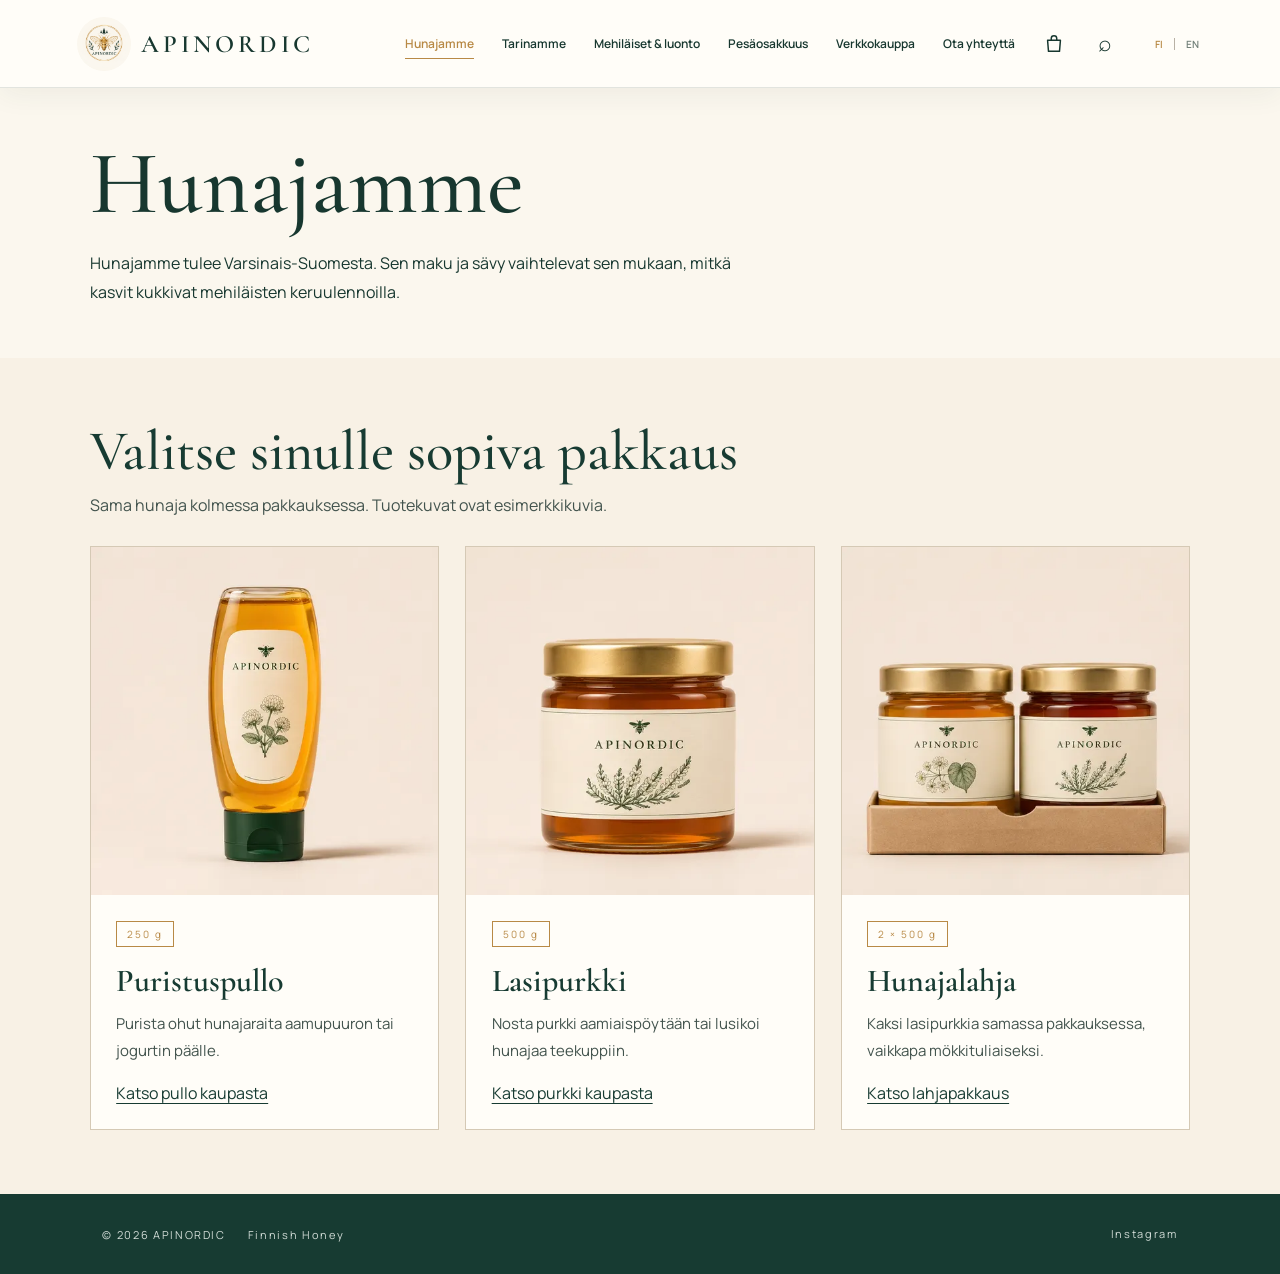
==== hunajamme.html @ 6bf35b86 "Separate catalog, basket and order request into dedicated pages" ====
<!doctype html>
<html lang="fi">
<head>
<meta charset="UTF-8">
<meta name="viewport" content="width=device-width,initial-scale=1">
<meta name="description" content="APINORDIC-hunaja Varsinais-Suomesta: 250 g:n puristuspullo, 500 g:n lasipurkki ja kahden purkin lahjapakkaus.">
<title>Hunajamme | APINORDIC</title>
<link rel="icon" href="assets/apinordic-logo-new.png">
<link rel="preconnect" href="https://fonts.googleapis.com">
<link rel="preconnect" href="https://fonts.gstatic.com" crossorigin>
<link href="https://fonts.googleapis.com/css2?family=Cormorant+Garamond:wght@500;600&family=Manrope:wght@400;500;600&display=swap" rel="stylesheet">
<link rel="stylesheet" href="styles.css">
</head>
<body>
<header class="nav">
<a class="brand" href="index.html"><span class="brand-logo"><img src="assets/apinordic-logo-new.png" alt="APINORDIC logo"></span><span>APINORDIC</span></a>
<a class="cart-link cart-mobile" href="ostoskori.html" aria-label="Ostoskori / Basket" title="Ostoskori / Basket"><svg viewBox="0 0 24 24" aria-hidden="true" stroke-linecap="round" stroke-linejoin="round"><path d="M5 8h14l-1 12H6L5 8z"/><path d="M9 8V6a3 3 0 0 1 6 0v2"/></svg><span class="cart-count" hidden>0</span></a>
<button class="menu" aria-label="Avaa valikko" aria-expanded="false">☰</button>
<nav>
<a href="hunajamme.html" data-fi="Hunajamme" data-en="Our Honey">Hunajamme</a>
<a href="tarinamme.html" data-fi="Tarinamme" data-en="Our Story">Tarinamme</a>
<a href="mehilaiset-luonto.html" data-fi="Mehiläiset &amp; luonto" data-en="Bees &amp; Nature">Mehiläiset &amp; luonto</a>
<a href="pesaosakkuus.html" data-fi="Pesäosakkuus" data-en="Hive Partnership">Pesäosakkuus</a>
<a href="verkkokauppa.html" data-fi="Verkkokauppa" data-en="Shop">Verkkokauppa</a>
<a href="yhteystiedot.html" data-fi="Ota yhteyttä" data-en="Contact">Ota yhteyttä</a>
<a class="cart-link cart-desktop" href="ostoskori.html" aria-label="Ostoskori / Basket" title="Ostoskori / Basket"><svg viewBox="0 0 24 24" aria-hidden="true" stroke-linecap="round" stroke-linejoin="round"><path d="M5 8h14l-1 12H6L5 8z"/><path d="M9 8V6a3 3 0 0 1 6 0v2"/></svg><span class="cart-count" hidden>0</span></a>
<button class="search-toggle" aria-label="Haku" title="Haku">⌕</button>
<span class="lang"><button class="active" data-lang="fi">FI</button><i></i><button data-lang="en">EN</button></span>
</nav>
<div class="search-panel"><div><input id="site-search" type="search" placeholder="Hae sivulta…" data-placeholder-fi="Hae sivulta…" data-placeholder-en="Search this page…"><button class="search-close" aria-label="Sulje">×</button><p id="search-status"></p></div></div>
</header>
<main class="subpage honey-guide">
<section class="honey-intro">
  <h1 data-fi="Hunajamme" data-en="Our honey">Hunajamme</h1>
    <p data-fi="Hunajamme tulee Varsinais-Suomesta. Sen maku ja sävy vaihtelevat sen mukaan, mitkä kasvit kukkivat mehiläisten keruulennoilla." data-en="Our honey comes from Southwest Finland. Its flavour and colour vary with the flowers our bees visit.">Hunajamme tulee Varsinais-Suomesta. Sen maku ja sävy vaihtelevat sen mukaan, mitkä kasvit kukkivat mehiläisten keruulennoilla.</p>
</section>
<section class="products" id="pakkaukset">
  <h2 data-fi="Valitse sinulle sopiva pakkaus" data-en="Choose your honey pack">Valitse sinulle sopiva pakkaus</h2>
  <p data-fi="Sama hunaja kolmessa pakkauksessa. Tuotekuvat ovat esimerkkikuvia." data-en="The same honey in three pack options. Product images are illustrative.">Sama hunaja kolmessa pakkauksessa. Tuotekuvat ovat esimerkkikuvia.</p>
  <div class="product-grid">
<article class="product">
  <figure><img src="assets/honey-bottle.webp" width="520" height="520" alt="" loading="lazy"></figure>
  <div><span class="product-size">250 g</span>
    <h3 data-fi="Puristuspullo" data-en="Squeeze bottle">Puristuspullo</h3>
    <p data-fi="Purista ohut hunajaraita aamupuuron tai jogurtin päälle." data-en="Drizzle a little honey over your morning porridge or yoghurt.">Purista ohut hunajaraita aamupuuron tai jogurtin päälle.</p>
    <a href="verkkokauppa.html#hunaja-250" data-fi="Katso pullo kaupasta" data-en="View bottle in shop">Katso pullo kaupasta</a>
  </div>
</article>
<article class="product">
  <figure><img src="assets/honey-jar.webp" width="520" height="520" alt="" loading="lazy"></figure>
  <div><span class="product-size">500 g</span>
    <h3 data-fi="Lasipurkki" data-en="Glass jar">Lasipurkki</h3>
    <p data-fi="Nosta purkki aamiaispöytään tai lusikoi hunajaa teekuppiin." data-en="Bring the jar to the breakfast table or stir a spoonful into your tea.">Nosta purkki aamiaispöytään tai lusikoi hunajaa teekuppiin.</p>
    <a href="verkkokauppa.html#hunaja-500" data-fi="Katso purkki kaupasta" data-en="View jar in shop">Katso purkki kaupasta</a>
  </div>
</article>
<article class="product">
  <figure><img src="assets/honey-duo.webp" width="520" height="520" alt="" loading="lazy"></figure>
  <div><span class="product-size">2 × 500 g</span>
    <h3 data-fi="Hunajalahja" data-en="Honey gift set">Hunajalahja</h3>
    <p data-fi="Kaksi lasipurkkia samassa pakkauksessa, vaikkapa mökkituliaiseksi." data-en="Two glass jars in one pack, ready to bring as a gift for your host.">Kaksi lasipurkkia samassa pakkauksessa, vaikkapa mökkituliaiseksi.</p>
    <a href="verkkokauppa.html#hunaja-duo" data-fi="Katso lahjapakkaus" data-en="View gift set in shop">Katso lahjapakkaus</a>
  </div>
</article>
  </div>
</section>
</main>
<footer>
<div><span>© 2026 APINORDIC</span><span>Finnish Honey</span></div>
<div class="social-links"><a href="https://www.instagram.com/apinordic/" target="_blank" rel="noopener noreferrer" aria-label="APINORDIC Instagram">Instagram</a></div>
</footer>
<script src="script.js"></script>
</body>
</html>
---- styles.css ----
/* APINORDIC – consolidated stylesheet (light Nordic theme) */
:root{--green:#234b40;--green2:#173b32;--cream:#fbf7ee;--gold:#b88945;--ink:#17372f;--white:#fffdf8;--sand:#efe5d2}
*{box-sizing:border-box}
img{max-width:100%;height:auto}
html{scroll-behavior:smooth;scroll-padding-top:100px}
body{margin:0;background:var(--cream);color:var(--ink);font-family:Manrope,sans-serif}

/* ---------- Header / navigation ---------- */
.nav{height:88px;padding:0 6vw;display:flex;align-items:center;justify-content:space-between;position:sticky;top:0;z-index:20;width:100%;color:var(--ink);background:rgba(255,253,248,.97);backdrop-filter:blur(12px);border-bottom:1px solid rgba(23,53,45,.12);box-shadow:0 7px 26px rgba(32,62,53,.06)}
.brand{display:flex;align-items:center;gap:10px;font:600 25px "Cormorant Garamond",serif;letter-spacing:.16em;color:inherit;text-decoration:none}
.brand-logo{width:54px;height:54px;border-radius:50%;overflow:hidden;display:grid;place-items:center;background:var(--cream)}
.brand img{width:100%;height:100%;object-fit:contain;transform:scale(.88)}
.nav nav{display:flex;align-items:center;gap:28px}
.nav nav>a{color:inherit;text-decoration:none;font-size:12px;font-weight:600;position:relative}
.nav nav>a:after{content:"";position:absolute;left:0;right:100%;bottom:-7px;height:1px;background:var(--gold);transition:.25s}
.nav nav>a:hover:after,.nav nav>a.active:after{right:0}
.nav nav>a.active{color:var(--gold)}
.lang{display:flex;gap:7px;align-items:center;margin-left:6px}
.lang button{border:0;background:none;padding:4px;color:#728079;font:600 10px Manrope;cursor:pointer}
.lang button.active{color:var(--gold)}
.lang i{width:1px;height:12px;background:#b8b1a5}
.menu{display:none;background:none;border:0;color:inherit;font-size:25px;cursor:pointer}
.search-toggle{border:0;background:none;color:var(--ink);font-size:23px;line-height:1;cursor:pointer;padding:5px}
.search-panel{display:none;position:absolute;top:88px;left:0;right:0;background:var(--white);border-top:1px solid rgba(23,53,45,.1);box-shadow:0 12px 25px rgba(0,0,0,.08);padding:22px 6vw}
.search-panel.open{display:block}
.search-panel>div{max-width:780px;margin:auto;display:grid;grid-template-columns:1fr auto;gap:10px}
.search-panel input{width:100%;border:0;border-bottom:1px solid #9c927f;background:transparent;padding:12px 2px;font:16px Manrope;color:var(--ink);outline:none}
.search-close{border:0;background:none;font-size:25px;color:var(--ink);cursor:pointer}
.search-panel p{grid-column:1/-1;margin:2px 0 0;font-size:11px;color:#7d776c}
.nav nav>a:focus-visible,.button:focus-visible,.lang button:focus-visible,.menu:focus-visible,.search-toggle:focus-visible{outline:2px solid var(--gold);outline-offset:3px}

/* ---------- Shared typography ---------- */
.eyebrow{font-size:10px;letter-spacing:.24em;font-weight:600;margin-bottom:24px}
.gold{color:#e6c88f}
.button{display:inline-block;padding:15px 22px;border:1px solid var(--green);background:var(--green);color:var(--white);text-decoration:none;font-size:12px;letter-spacing:.06em;transition:.2s}
.button:hover{background:var(--green2);transform:translateY(-1px)}
.coming{display:inline-block;margin-top:18px;border:1px solid rgba(230,200,143,.7);padding:11px 15px;color:#e6c88f;font-size:10px;letter-spacing:.16em;text-transform:uppercase}

/* ---------- Home: hero ---------- */
.hero{position:relative;min-height:94vh;padding:50px 8vw 78px;display:grid;grid-template-columns:1.15fr .85fr;align-items:center;overflow:hidden;color:var(--ink);background:radial-gradient(circle at 82% 38%,rgba(210,177,117,.28),transparent 26%),linear-gradient(120deg,#fbf6eb 0%,#f3ead9 55%,#e8dcc5 100%)}
.hero:after{content:"";position:absolute;inset:0;background:linear-gradient(90deg,rgba(255,253,248,.32),transparent 55%);pointer-events:none}
.hero-glow{display:none}
.hero-copy,.hero-mark{position:relative;z-index:2}
.hero-copy{max-width:720px}
.hero .eyebrow{color:#7b6b51}
.hero h1,.section h2,.story h2,.contact h2{font-family:"Cormorant Garamond",serif;font-weight:500;line-height:.98;margin:0}
.hero h1{font-size:clamp(56px,7vw,96px);color:var(--ink)}
.hero h1 em{color:#a97835;font-weight:500}
.lead{max-width:570px;font-size:15px;line-height:1.8;margin:32px 0;color:#405c53}
.hero-mark{display:flex;flex-direction:column;align-items:center;text-align:center}
.honey-orb{width:min(29vw,340px);aspect-ratio:1;border-radius:50%;display:grid;place-items:center;background:rgba(255,253,248,.6);border:1px solid rgba(184,137,69,.42);box-shadow:0 30px 80px rgba(84,64,31,.13),inset 0 0 0 12px rgba(255,255,255,.28)}
.hero-mark img{width:82%;height:82%;object-fit:contain;border-radius:50%;mix-blend-mode:multiply;opacity:.96}
.hero-mark p{font-size:9px;letter-spacing:.28em;color:#98713b;margin-top:22px}

/* ---------- Home: sections ---------- */
.section{padding:110px 8vw;background:var(--cream)}
.split{display:grid;grid-template-columns:1fr 1fr;gap:8vw}
.section h2,.contact h2{font-size:clamp(42px,5vw,68px)}
.body-copy{font-size:15px;line-height:1.9;max-width:570px}
.story{background:var(--green);color:var(--white);padding:125px 8vw 125px}
.story-inner{max-width:820px}
.story h2{font-size:clamp(48px,6vw,80px);margin-bottom:30px}
.story-inner>p:not(.eyebrow){font:500 clamp(20px,2.2vw,29px)/1.6 "Cormorant Garamond",serif;max-width:750px;margin:0}
.story .button{margin-top:28px;background:transparent;border-color:#e1bd7c}
.story .button:hover{background:rgba(255,253,248,.1)}
.cards{display:grid;grid-template-columns:repeat(3,1fr);gap:1px;padding-top:85px}
.cards article{border-top:1px solid #cbbfa9;padding:40px 30px 30px 0}
.cards span{color:var(--gold);font-size:11px}
.cards h3{font:600 32px "Cormorant Garamond",serif}
.cards p{line-height:1.7}
.partnership{background:var(--green2);color:var(--white);padding:110px 8vw}
.partnership>div{max-width:820px}
.partnership h2{font:500 clamp(48px,6vw,80px)/1 "Cormorant Garamond",serif;margin:0 0 28px}
.partnership p:not(.eyebrow){font-size:16px;line-height:1.9;max-width:680px}
.home-links{padding:70px 8vw;background:#f8f1e5;display:grid;grid-template-columns:repeat(3,1fr);gap:18px}
.home-links a{min-height:170px;border:1px solid #d5c9b5;background:rgba(255,253,248,.55);padding:28px;color:var(--ink);text-decoration:none;display:grid;grid-template-columns:1fr auto;align-content:space-between;transition:.2s}
.home-links a:hover{transform:translateY(-3px);border-color:var(--gold)}
.home-links small{grid-column:1/-1;font-size:9px;letter-spacing:.18em;color:#88785f}
.home-links strong{font:500 31px "Cormorant Garamond",serif}
.home-links span{font-size:25px;color:var(--gold)}
.quote{text-align:center;padding:90px 20px;background:#f1e7d5}
.quote p{font:500 clamp(45px,7vw,88px) "Cormorant Garamond",serif;margin:0}
.quote span{font-size:10px;letter-spacing:.25em}
.contact{padding:100px 8vw;display:grid;grid-template-columns:1fr 1fr;background:#fffaf1}
.contact a{color:var(--ink);font-size:20px}
.contact a.social,.social{color:var(--gold);font-size:18px;text-decoration:none}

/* ---------- Sub-pages ---------- */
.subpage{padding-top:0;min-height:calc(100vh - 80px)}
.page-hero{min-height:calc(76vh - 78px);padding:100px 12vw;display:flex;flex-direction:column;justify-content:center}
.page-hero h1{font:500 clamp(52px,7vw,92px)/1 "Cormorant Garamond",serif;max-width:900px;margin:0 0 32px}
.page-hero>p:not(.eyebrow){font-size:17px;line-height:1.9;max-width:720px}
.green-page{background:linear-gradient(120deg,#416c5f,#285247);color:var(--white)}
.shop-page{background:linear-gradient(125deg,#244b40,#37685b);color:var(--white)}
.contact-lines{margin:0 0 18px}
.contact-mail{font-size:22px;color:var(--ink)}
.page-hero .contact-mail,.page-hero .contact-ig{display:block;width:fit-content;font-size:22px;color:var(--ink);margin-bottom:10px;text-decoration:none;border-bottom:1px solid var(--gold)}
.page-hero .contact-ig{font-size:18px;color:var(--gold);border-color:transparent}
.page-hero .contact-ig:hover{border-color:var(--gold)}

/* ---------- Our story page ---------- */
.story-page{background:var(--cream)}
.story-intro{background:linear-gradient(135deg,#fbf7ee 0%,#f2e8d6 100%)}
.story-copy{max-width:980px;margin:0 auto;padding:120px max(7vw,32px) 105px;display:flex;flex-direction:column;align-items:center;text-align:center}
.story-copy h1{font-family:"Cormorant Garamond",serif;font-size:clamp(48px,5.3vw,78px);line-height:.98;color:var(--green2);font-weight:500;margin:18px 0 30px;max-width:850px}
.story-copy>p:not(.eyebrow){font-size:16px;line-height:1.9;max-width:760px;margin:0 0 18px;color:#42534d}
.story-copy .eyebrow:after{content:"";display:block;width:54px;height:1px;background:var(--gold);margin:18px auto 0}
.story-text{padding:90px max(7vw,32px) 110px;display:grid;grid-template-columns:minmax(0,1fr) minmax(300px,.75fr);gap:9vw;align-items:center;max-width:1450px;margin:auto}
.story-text>div{max-width:720px}
.story-text p{font-size:17px;line-height:1.95;color:#42534d;margin:0 0 20px}
.story-text blockquote{font-family:"Cormorant Garamond",serif;font-size:clamp(34px,4vw,56px);line-height:1.08;color:var(--green);margin:0;padding-left:32px;border-left:1px solid var(--gold)}

/* ---------- Footer ---------- */
footer{padding:32px 8vw;background:var(--green2);color:#d2dcd7;display:flex;justify-content:space-between;align-items:center;font-size:11px;letter-spacing:.15em}
footer>div{display:flex;gap:22px}
.social-links a{color:#d2dcd7;text-decoration:none;border-bottom:1px solid transparent}
.social-links a:hover{color:#e6c88f;border-color:#e6c88f}

/* ---------- Mobile ---------- */
@media(max-width:900px){
  html{scroll-padding-top:84px}
  .nav{height:72px}
  .brand-logo{width:44px;height:44px}
  .brand img{transform:none}
  .menu{display:block}
  .nav nav{display:none;position:absolute;top:72px;left:0;right:0;background:var(--cream);color:var(--ink);padding:28px 6vw;flex-direction:column;align-items:flex-start;box-shadow:0 12px 20px rgba(0,0,0,.08)}
  .nav nav.open{display:flex}
  .search-toggle{padding:0}
  .search-panel{top:72px}
  .hero{grid-template-columns:1fr;padding-top:40px;min-height:100vh;background:linear-gradient(145deg,#fbf6eb,#eee1ca)}
  .hero h1{font-size:52px}
  .hero-mark{margin-top:60px}
  .honey-orb{width:220px}
  .split,.cards,.contact{grid-template-columns:1fr}
  .section{padding:75px 7vw}
  .story{padding:90px 7vw}
  .cards{gap:35px}
  .contact{gap:45px}
  .partnership{padding:80px 7vw}
  .home-links{grid-template-columns:1fr;padding:55px 7vw}
  .home-links a{min-height:140px}
  .page-hero{padding:80px 7vw}
  footer{align-items:flex-start;gap:25px;flex-direction:column}
  footer>div{flex-wrap:wrap}
  .story-copy{padding:80px 26px 70px}
  .story-text{grid-template-columns:1fr;padding:60px 26px 80px;gap:45px}
  .story-text blockquote{padding-left:22px}
}

/* ---------- Recognition (certificate) on Our story page ---------- */
.recognition{background:#f2e8d6;padding:100px max(7vw,32px);display:grid;grid-template-columns:minmax(260px,.7fr) minmax(0,1fr);gap:7vw;align-items:center}
.recognition-photo{margin:0;justify-self:center;max-width:430px;width:100%}
.recognition-photo img{display:block;width:100%;height:auto;box-shadow:0 24px 60px rgba(60,45,20,.22);border:1px solid rgba(184,137,69,.4)}
.recognition-copy{max-width:640px}
.recognition-copy h2{font:500 clamp(36px,4.4vw,60px)/1.05 "Cormorant Garamond",serif;color:var(--green2);margin:0 0 26px}
.recognition-copy p:not(.eyebrow){font-size:17px;line-height:1.9;color:#42534d;margin:0 0 18px}
@media(max-width:850px){.recognition{grid-template-columns:1fr;padding:70px 26px;gap:40px}}

/* ---------- Products on Our honey page ---------- */
.products{background:#f8f1e5;padding:100px 8vw 110px}
.products h2{font:500 clamp(36px,4.4vw,60px)/1.05 "Cormorant Garamond",serif;color:var(--green2);margin:0 0 50px;max-width:760px}
.product-grid{display:grid;grid-template-columns:repeat(2,minmax(0,1fr));gap:36px;max-width:1100px}
.product{background:var(--white);border:1px solid #d5c9b5;display:flex;flex-direction:column}
.product figure{margin:0;aspect-ratio:4/5;overflow:hidden;background:#efe5d2}
.product img{display:block;width:100%;height:100%;object-fit:cover}
.product>div{padding:26px 28px 32px}
.product-size{display:inline-block;font-size:10px;letter-spacing:.2em;color:var(--gold);border:1px solid var(--gold);padding:5px 10px;margin-bottom:14px}
.product h3{font:600 32px "Cormorant Garamond",serif;margin:0 0 10px;color:var(--green2)}
.product p{margin:0;line-height:1.8;font-size:15px;color:#42534d}
@media(max-width:850px){.products{padding:70px 7vw 80px}.product-grid{grid-template-columns:1fr}}

/* ---------- Online shop (sample) ---------- */
.shop-top{padding:90px max(7vw,32px) 50px;max-width:1300px;margin:0 auto}
.shop-top h1{font:500 clamp(46px,6vw,78px)/1 "Cormorant Garamond",serif;color:var(--green2);margin:0 0 22px}
.shop-top>p:not(.eyebrow){font-size:17px;line-height:1.9;max-width:720px;color:#42534d;margin:0}
.shop-layout{display:grid;grid-template-columns:minmax(0,1fr);gap:40px;align-items:start;max-width:1300px;margin:0 auto;padding:0 max(7vw,32px) 80px}
.shop-products{display:grid;grid-template-columns:repeat(3,minmax(0,1fr));gap:28px}
.shop-card .price{margin:16px 0 14px;font-size:15px}
.shop-card .price strong{font:600 28px "Cormorant Garamond",serif;color:var(--green2)}
.buy-row{display:flex;gap:12px;align-items:center;flex-wrap:wrap}
.qty{display:inline-flex;border:1px solid #cbbfa9;background:var(--white)}
.qty button{width:36px;border:0;background:none;font-size:18px;color:var(--ink);cursor:pointer}
.qty button:hover{background:#f1e7d5}
.qty input{width:44px;border:0;border-left:1px solid #e3d9c6;border-right:1px solid #e3d9c6;text-align:center;font:600 14px Manrope;color:var(--ink);background:transparent;-moz-appearance:textfield}
.qty input::-webkit-outer-spin-button,.qty input::-webkit-inner-spin-button{-webkit-appearance:none;margin:0}
.add-btn{cursor:pointer;font-family:Manrope,sans-serif}
.cart{width:100%;max-width:760px;margin-inline:auto;background:var(--white);border:1px solid #d5c9b5;padding:28px}
.cart h2{font:600 30px "Cormorant Garamond",serif;margin:0 0 16px;color:var(--green2)}
.cart h3{font:600 22px "Cormorant Garamond",serif;margin:26px 0 10px;color:var(--green2)}
.cart-empty{margin:0 0 10px;color:#7d776c;font-size:14px}
.cart-row{display:flex;justify-content:space-between;gap:14px;padding:12px 0;border-bottom:1px solid #eadfcb;font-size:14px;line-height:1.5}
.cart-row strong{display:block;font-weight:600}
.cart-row span{color:#5c6d66}
.cart-right{text-align:right;display:flex;flex-direction:column;align-items:flex-end}
.link-btn{border:0;background:none;padding:0;font:12px Manrope;color:var(--gold);cursor:pointer;text-decoration:underline}
.cart-total{display:flex;justify-content:space-between;align-items:baseline;padding:16px 0 6px;font-size:14px}
.cart-total strong{font:600 28px "Cormorant Garamond",serif;color:var(--green2)}
.cart-note{font-size:12px;line-height:1.6;color:#7d776c;margin:0}
.cart label{display:block;margin:0 0 12px;font-size:12px;font-weight:600;color:#42534d}
.cart label span{display:block;margin-bottom:4px}
.cart input[type=text],.cart input[type=email],.cart input[type=tel],.cart textarea{width:100%;border:1px solid #cbbfa9;background:#fffdf8;padding:10px 12px;font:14px Manrope;color:var(--ink);border-radius:0}
.cart input:focus,.cart textarea:focus{outline:2px solid var(--gold);outline-offset:1px}
.cart .button{width:100%;margin-top:6px;cursor:pointer;font-family:Manrope,sans-serif;text-align:center}
.order-status{font-size:13px;line-height:1.6;color:var(--green);margin:12px 0 0;min-height:1em}
.shop-info{background:#f8f1e5;padding:70px max(7vw,32px);display:grid;grid-template-columns:repeat(3,minmax(0,1fr));gap:36px}
.shop-info h3{font:600 26px "Cormorant Garamond",serif;margin:0 0 10px;color:var(--green2)}
.shop-info p{margin:0;font-size:15px;line-height:1.8;color:#42534d}
.shop-info a{color:var(--green)}
@media(max-width:1000px){.shop-layout{grid-template-columns:1fr}.cart{position:static}}
@media(max-width:820px){.shop-products{grid-template-columns:repeat(2,minmax(0,1fr))}}
@media(max-width:700px){.shop-info{grid-template-columns:1fr}.shop-top{padding-top:60px}}
.shop-card>div{flex:1;display:flex;flex-direction:column}
.shop-card .buy-row{margin-top:auto}
.shop-card .product-size{align-self:flex-start}

/* ---------- Header cart icon + toast ---------- */
.cart-link{position:relative;display:inline-flex;align-items:center;color:inherit;text-decoration:none}
.cart-link svg{width:22px;height:22px;stroke:currentColor;fill:none;stroke-width:1.6}
.cart-count{position:absolute;top:-8px;right:-10px;min-width:17px;height:17px;border-radius:9px;background:var(--gold);color:#fff;font:600 10px/17px Manrope,sans-serif;text-align:center;padding:0 4px}
.cart-count[hidden]{display:none}
.nav nav>a.cart-link:after{display:none}
.cart-mobile{display:none}
.toast{position:fixed;left:50%;bottom:24px;transform:translate(-50%,20px);opacity:0;pointer-events:none;z-index:50;background:var(--green2);color:var(--white);padding:13px 20px;font-size:13px;display:flex;gap:18px;align-items:center;box-shadow:0 12px 30px rgba(0,0,0,.2);transition:.25s}
.toast.show{opacity:1;transform:translate(-50%,0);pointer-events:auto}
.toast a{color:#e6c88f;text-decoration:underline}
@media(max-width:900px){.cart-mobile{display:inline-flex;margin-left:auto;margin-right:18px}.cart-desktop{display:none}}

.catalog-note{grid-column:1/-1;margin:0;color:#53635a;font-size:.875rem}
.shop-card figure{aspect-ratio:1}
.shop-card .buy-row{gap:10px}
.shop-card .qty button{min-height:36px}
@media(max-width:600px){
  .shop-layout{padding-inline:14px}
  .shop-products{gap:14px 10px}
  .shop-card>div{padding:14px 10px}
  .shop-card h3{font-size:23px;overflow-wrap:anywhere}
  .shop-card p{font-size:13px;line-height:1.55}
  .shop-card .price strong{font-size:22px}
  .shop-card .buy-row{align-items:stretch;flex-direction:column}
  .shop-card .qty{justify-content:space-between}
  .shop-card .qty input{width:34px}
  .shop-card .add-btn{padding:12px 4px;letter-spacing:0}
}
@media(max-width:319px){.shop-products{grid-template-columns:1fr}}

/* Our honey */
.honey-intro { padding: clamp(28px, 4vw, 52px) 7vw; }
.honey-intro h1 { font: 500 clamp(48px, 7vw, 94px)/1 "Cormorant Garamond", serif; margin: 0 0 20px; }
.honey-intro p { max-width: 65ch; line-height: 1.8; margin: 0; }
.honey-guide .products { padding: clamp(40px, 5vw, 80px) 7vw; }
.honey-guide .products h2 { margin-bottom: 12px; }
.honey-guide .products > p { margin: 0 0 28px; color: #42534d; line-height: 1.6; }
.honey-guide .product-grid { grid-template-columns: repeat(3,minmax(0,1fr)); max-width: none; gap: clamp(12px,2vw,28px); }
.honey-guide .product figure { aspect-ratio: 1; }
.honey-guide .product > div { display: flex; flex: 1; flex-direction: column; align-items: flex-start; padding: clamp(12px,2vw,28px); }
.honey-guide .product a { margin-top: auto; padding-top: 18px; color: var(--green2); text-underline-offset: 4px; }
@media (max-width: 760px) {
  .honey-guide .product-grid { grid-template-columns: repeat(2,minmax(0,1fr)); }
  .honey-guide .product h3 { font-size: 24px; overflow-wrap: anywhere; }
}
@media (max-width: 380px) {
  .honey-guide .product-grid { grid-template-columns: 1fr; }
}

/* Basket and request form */
.basket-open { overflow: hidden; }
.basket-dialog { width: min(620px, calc(100% - 28px)); max-height: 85vh; border: 1px solid #d5c9b5; padding: 24px; background: var(--white); color: var(--ink); box-shadow: 0 20px 80px #17372f40; }
.basket-dialog::backdrop { background: #17372f66; }
.basket-dialog-heading { display: flex; justify-content: space-between; align-items: center; gap: 20px; }
.basket-dialog h2, .basket-page h2, .checkout-section h2 { font: 600 clamp(32px,4vw,48px)/1.2 "Cormorant Garamond",serif; margin: 0 0 24px; }
.basket-close { border: 0; background: transparent; color: var(--ink); font-size: 30px; cursor: pointer; width: 44px; height: 44px; }
.basket-empty { background: #edf1eb; padding: 26px; line-height: 1.7; }
.mini-row { display: flex; align-items: center; gap: 16px; padding: 14px 0; border-bottom: 1px solid #e5dccb; font-size: 14px; }
.mini-row img { width: 64px; height: 64px; object-fit: cover; }
.mini-row span { flex: 1; }
.mini-row strong { white-space: nowrap; }
.mini-footer .button { display: block; text-align: center; }
.basket-table { width: 100%; border-collapse: collapse; background: var(--white); }
.basket-table th, .basket-table td { padding: 18px 14px; text-align: left; border-bottom: 1px solid #e5dccb; }
.basket-table th { background: #f1e9db; font-size: 13px; }
.basket-table td { font-size: 14px; }
.basket-table th:last-child, .basket-table td:last-child { text-align: right; }
.basket-product { display: flex; align-items: center; gap: 18px; }
.basket-product img { width: 82px; height: 82px; object-fit: cover; }
.basket-product a { color: var(--ink); }
.basket-product .link-btn { display: block; margin-top: 10px; padding: 4px 0; }
.basket-table .qty button, .basket-table .qty input { min-height: 42px; }
.basket-summary { max-width: 460px; margin: 28px 0 0 auto; padding: 28px; border: 1px solid #d5c9b5; background: var(--white); }
.basket-summary h3, .checkout-grid h3 { font: 600 30px "Cormorant Garamond",serif; margin: 0 0 20px; }
.basket-summary .button { margin-top: 22px; display: block; text-align: center; }
.basket-summary .cart-note, .checkout-summary .cart-note { margin-top: 16px; }
.checkout-section { border-top: 1px solid #d5c9b5; padding-top: 40px; }
.checkout-section > p { line-height: 1.7; max-width: 70ch; }
.checkout-grid { display: grid; grid-template-columns: minmax(0,1.2fr) minmax(0,1fr); gap: 36px; align-items: start; margin-top: 30px; }
.checkout-summary { padding: 28px; border: 1px solid #d5c9b5; background: var(--white); }
.field-grid { display: grid; grid-template-columns: repeat(2,minmax(0,1fr)); gap: 0 16px; }
.checkout-fields label { display: block; margin-bottom: 20px; font-size: 13px; }
.checkout-fields label > span { display: block; margin-bottom: 8px; }
.checkout-fields input, .checkout-fields select, .checkout-fields textarea { width: 100%; min-height: 46px; padding: 12px; border: 1px solid #cbbfa9; background: var(--white); color: var(--ink); font: inherit; }
.checkout-fields textarea { resize: vertical; }
.checkout-grid input:focus-visible, .checkout-grid select:focus-visible, .checkout-grid textarea:focus-visible, .basket-table button:focus-visible, .basket-dialog button:focus-visible { outline: 2px solid var(--gold); outline-offset: 3px; }
.order-line { display: flex; justify-content: space-between; gap: 18px; padding: 16px 0; border-bottom: 1px solid #e5dccb; font-size: 14px; line-height: 1.6; }
.order-line strong { white-space: nowrap; }
.terms-check { display: flex; gap: 10px; margin: 26px 0; font-size: 13px; line-height: 1.7; }
.terms-check input { flex: 0 0 auto; width: 18px; height: 18px; margin-top: 3px; }
.terms-check a, .request-terms a { color: var(--green); }
.checkout-summary .button { width: 100%; cursor: pointer; }
.button:disabled { opacity: .5; cursor: default; }
.toast button { border: 0; color: #e6c88f; background: none; text-decoration: underline; font: inherit; cursor: pointer; }
.request-terms { max-width: 850px; padding: 50px 24px 80px; margin: auto; line-height: 1.8; }
.request-terms h1 { font: 600 48px "Cormorant Garamond",serif; }
.request-terms h2 { font: 600 30px "Cormorant Garamond",serif; margin-top: 32px; }
.visually-hidden { position: absolute; width: 1px; height: 1px; overflow: hidden; clip-path: inset(50%); white-space: nowrap; }
[hidden] { display: none !important; }
@media(max-width:800px) { .checkout-grid { grid-template-columns: 1fr; } }
@media(max-width:600px) {
  .basket-table thead { display: none; }
  .basket-table, .basket-table tbody, .basket-table tr, .basket-table td { display: block; }
  .basket-table tr { border: 1px solid #d5c9b5; margin-bottom: 18px; padding: 8px; }
  .basket-table td[data-label] { display: flex; align-items: center; justify-content: space-between; gap: 12px; }
  .basket-table td[data-label]::before { content: attr(data-label); font-size: 13px; }
  .basket-table td:last-child { border-bottom: 0; }
  .basket-summary, .checkout-summary { padding: 20px; }
  .field-grid { grid-template-columns: 1fr; }
  .mini-row { gap: 10px; flex-wrap: wrap; }
  .mini-row img { width: 48px; height: 48px; }
  .basket-dialog { padding: 18px; }
}

/* Standalone basket and order request pages */
.basket-route {
  max-width: 1300px;
  margin: 0 auto;
  padding: 40px max(24px, 7vw) 80px;
}
.basket-route > p { margin: 0 0 24px; }
.basket-route > p a { color: var(--green); text-underline-offset: 4px; }
.basket-route h1 {
  font: 600 clamp(38px, 5vw, 60px)/1.2 "Cormorant Garamond", serif;
  margin: 0 0 24px;
}
.basket-route .checkout-section { border-top: 0; padding-top: 0; }
@media (max-width: 600px) {
  .basket-route { padding: 28px 14px 60px; }
}
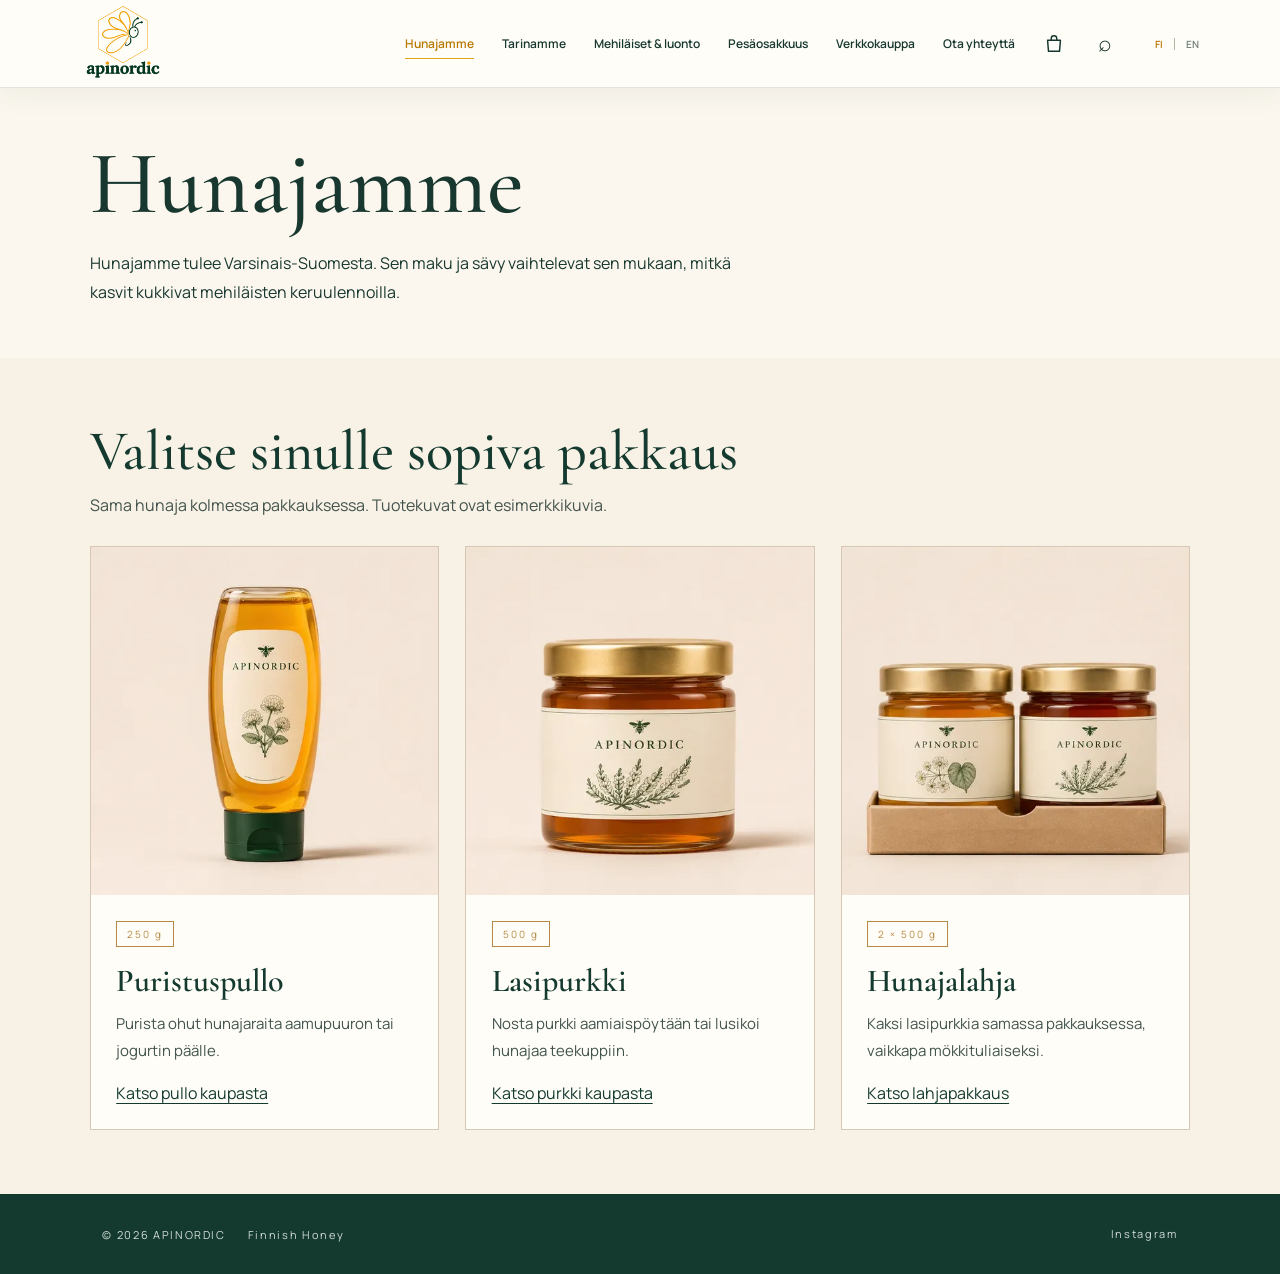
==== commit 9916fa00: "Use uploaded Apinordic logo on all pages" ====
--- a/hunajamme.html
+++ b/hunajamme.html
@@ -5,15 +5,15 @@
 <meta name="viewport" content="width=device-width,initial-scale=1">
 <meta name="description" content="APINORDIC-hunaja Varsinais-Suomesta: 250 g:n puristuspullo, 500 g:n lasipurkki ja kahden purkin lahjapakkaus.">
 <title>Hunajamme | APINORDIC</title>
-<link rel="icon" href="assets/apinordic-logo-new.png">
+<link rel="icon" href="assets/apinordic_logo.png">
 <link rel="preconnect" href="https://fonts.googleapis.com">
 <link rel="preconnect" href="https://fonts.gstatic.com" crossorigin>
 <link href="https://fonts.googleapis.com/css2?family=Cormorant+Garamond:wght@500;600&family=Manrope:wght@400;500;600&display=swap" rel="stylesheet">
-<link rel="stylesheet" href="styles.css">
+<link rel="stylesheet" href="styles.css?v=logo-20261124">
 </head>
 <body>
 <header class="nav">
-<a class="brand" href="index.html"><span class="brand-logo"><img src="assets/apinordic-logo-new.png" alt="APINORDIC logo"></span><span>APINORDIC</span></a>
+<a class="brand" href="index.html" aria-label="APINORDIC"><img src="assets/apinordic_logo.png" alt="APINORDIC" width="1363" height="1154"></a>
 <a class="cart-link cart-mobile" href="ostoskori.html" aria-label="Ostoskori / Basket" title="Ostoskori / Basket"><svg viewBox="0 0 24 24" aria-hidden="true" stroke-linecap="round" stroke-linejoin="round"><path d="M5 8h14l-1 12H6L5 8z"/><path d="M9 8V6a3 3 0 0 1 6 0v2"/></svg><span class="cart-count" hidden>0</span></a>
 <button class="menu" aria-label="Avaa valikko" aria-expanded="false">☰</button>
 <nav>
--- a/styles.css
+++ b/styles.css
@@ -7,9 +7,8 @@
 
 /* ---------- Header / navigation ---------- */
 .nav{height:88px;padding:0 6vw;display:flex;align-items:center;justify-content:space-between;position:sticky;top:0;z-index:20;width:100%;color:var(--ink);background:rgba(255,253,248,.97);backdrop-filter:blur(12px);border-bottom:1px solid rgba(23,53,45,.12);box-shadow:0 7px 26px rgba(32,62,53,.06)}
-.brand{display:flex;align-items:center;gap:10px;font:600 25px "Cormorant Garamond",serif;letter-spacing:.16em;color:inherit;text-decoration:none}
-.brand-logo{width:54px;height:54px;border-radius:50%;overflow:hidden;display:grid;place-items:center;background:var(--cream)}
-.brand img{width:100%;height:100%;object-fit:contain;transform:scale(.88)}
+.brand{display:flex;align-items:center;flex:0 0 auto;color:inherit;text-decoration:none}
+.brand img{display:block;width:92px;height:80px;object-fit:contain}
 .nav nav{display:flex;align-items:center;gap:28px}
 .nav nav>a{color:inherit;text-decoration:none;font-size:12px;font-weight:600;position:relative}
 .nav nav>a:after{content:"";position:absolute;left:0;right:100%;bottom:-7px;height:1px;background:var(--gold);transition:.25s}
@@ -27,7 +26,7 @@
 .search-panel input{width:100%;border:0;border-bottom:1px solid #9c927f;background:transparent;padding:12px 2px;font:16px Manrope;color:var(--ink);outline:none}
 .search-close{border:0;background:none;font-size:25px;color:var(--ink);cursor:pointer}
 .search-panel p{grid-column:1/-1;margin:2px 0 0;font-size:11px;color:#7d776c}
-.nav nav>a:focus-visible,.button:focus-visible,.lang button:focus-visible,.menu:focus-visible,.search-toggle:focus-visible{outline:2px solid var(--gold);outline-offset:3px}
+.brand:focus-visible,.nav nav>a:focus-visible,.button:focus-visible,.lang button:focus-visible,.menu:focus-visible,.search-toggle:focus-visible{outline:2px solid var(--gold);outline-offset:3px}
 
 /* ---------- Shared typography ---------- */
 .eyebrow{font-size:10px;letter-spacing:.24em;font-weight:600;margin-bottom:24px}
@@ -49,7 +48,7 @@
 .lead{max-width:570px;font-size:15px;line-height:1.8;margin:32px 0;color:#405c53}
 .hero-mark{display:flex;flex-direction:column;align-items:center;text-align:center}
 .honey-orb{width:min(29vw,340px);aspect-ratio:1;border-radius:50%;display:grid;place-items:center;background:rgba(255,253,248,.6);border:1px solid rgba(184,137,69,.42);box-shadow:0 30px 80px rgba(84,64,31,.13),inset 0 0 0 12px rgba(255,255,255,.28)}
-.hero-mark img{width:82%;height:82%;object-fit:contain;border-radius:50%;mix-blend-mode:multiply;opacity:.96}
+.hero-mark img{width:82%;height:82%;object-fit:contain;border-radius:0}
 .hero-mark p{font-size:9px;letter-spacing:.28em;color:#98713b;margin-top:22px}
 
 /* ---------- Home: sections ---------- */
@@ -120,8 +119,7 @@
 @media(max-width:900px){
   html{scroll-padding-top:84px}
   .nav{height:72px}
-  .brand-logo{width:44px;height:44px}
-  .brand img{transform:none}
+  .brand img{width:76px;height:64px}
   .menu{display:block}
   .nav nav{display:none;position:absolute;top:72px;left:0;right:0;background:var(--cream);color:var(--ink);padding:28px 6vw;flex-direction:column;align-items:flex-start;box-shadow:0 12px 20px rgba(0,0,0,.08)}
   .nav nav.open{display:flex}
@@ -343,3 +341,38 @@
 @media (max-width: 600px) {
   .basket-route { padding: 28px 14px 60px; }
 }
+/* ===== APINORDIC: canlı bal/amber vurgu ===== */
+:root{--honey:#e3a31b;--honey-deep:#b87800;--green:#1f4d3f;--green2:#143a2f}
+
+/* Hero */
+.hero{background:
+  radial-gradient(circle at 82% 38%,rgba(227,163,27,.45),transparent 32%),
+  linear-gradient(120deg,#fff4d6 0%,#f7dc95 100%)}
+.hero .eyebrow{color:var(--honey-deep)}
+.hero h1 em{color:var(--honey-deep)}
+.lead{color:#2c4a40}
+.hero-mark p{color:var(--honey-deep)}
+
+/* Butonlar */
+.button{background:var(--honey);border-color:var(--honey);color:#143a2f;font-weight:600}
+.button:hover{background:var(--green2);border-color:var(--green2);color:#fff}
+
+/* Küçük yazılar, menü ve detaylar */
+.eyebrow{color:var(--honey-deep)}
+.nav nav>a.active,.lang button.active{color:var(--honey-deep)}
+.nav nav>a:after{background:var(--honey)}
+.cards span,.home-links span{color:var(--honey-deep)}
+.gold{color:var(--honey)}
+.coming{border-color:var(--honey);color:var(--honey)}
+.social-links a:hover{color:var(--honey);border-color:var(--honey)}
+
+/* Kartlar */
+.home-links a:hover{border-color:var(--honey);background:#fff6dc}
+
+/* Alıntı bölümü */
+.quote{background:var(--honey);color:#143a2f}
+.quote span{color:#143a2f}
+
+/* Tarinamme üst bölümü: hafif bal zemin */
+.story-intro.story-intro-text{background:linear-gradient(135deg,#fff4d6 0%,#f7dc95 100%)!important}
+.story-copy h1{color:var(--green2)}
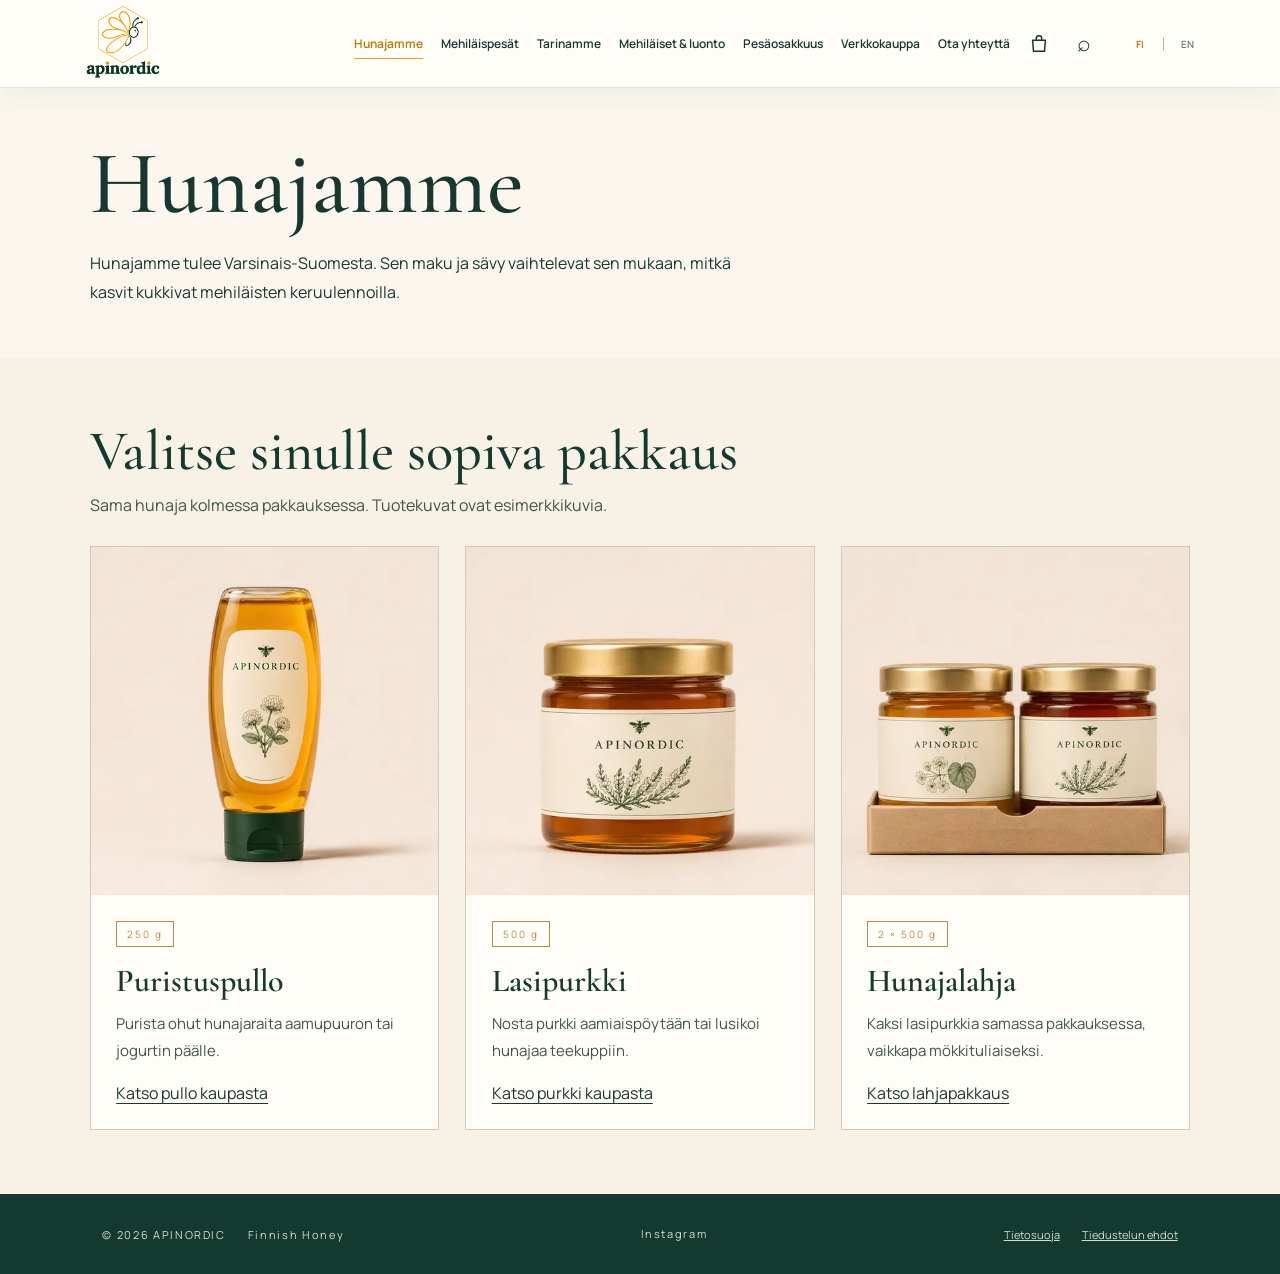
==== commit fbe31995: "Clarify shop preview, unify navigation and add copyable product enquiries" ====
--- a/hunajamme.html
+++ b/hunajamme.html
@@ -9,17 +9,24 @@
 <link rel="preconnect" href="https://fonts.googleapis.com">
 <link rel="preconnect" href="https://fonts.gstatic.com" crossorigin>
 <link href="https://fonts.googleapis.com/css2?family=Cormorant+Garamond:wght@500;600&family=Manrope:wght@400;500;600&display=swap" rel="stylesheet">
-<link rel="stylesheet" href="styles.css?v=logo-20261124">
+<link rel="stylesheet" href="styles.css?v=site-20261125">
+<link rel="canonical" href="https://hasanbasri0.github.io/apinordic-website/hunajamme.html">
+<meta property="og:title" content="Hunajamme | APINORDIC">
+<meta property="og:description" content="APINORDIC-hunaja Varsinais-Suomesta: 250 g:n puristuspullo, 500 g:n lasipurkki ja kahden purkin lahjapakkaus.">
+<meta property="og:type" content="website">
+<meta property="og:url" content="https://hasanbasri0.github.io/apinordic-website/hunajamme.html">
+<meta property="og:image" content="https://hasanbasri0.github.io/apinordic-website/assets/apinordic_logo.png">
 </head>
-<body>
+<body><a class="skip-link" href="#main-content">Siirry sisältöön / Skip to content</a>
 <header class="nav">
 <a class="brand" href="index.html" aria-label="APINORDIC"><img src="assets/apinordic_logo.png" alt="APINORDIC" width="1363" height="1154"></a>
 <a class="cart-link cart-mobile" href="ostoskori.html" aria-label="Ostoskori / Basket" title="Ostoskori / Basket"><svg viewBox="0 0 24 24" aria-hidden="true" stroke-linecap="round" stroke-linejoin="round"><path d="M5 8h14l-1 12H6L5 8z"/><path d="M9 8V6a3 3 0 0 1 6 0v2"/></svg><span class="cart-count" hidden>0</span></a>
 <button class="menu" aria-label="Avaa valikko" aria-expanded="false">☰</button>
 <nav>
 <a href="hunajamme.html" data-fi="Hunajamme" data-en="Our Honey">Hunajamme</a>
+<a href="mehilaispesat.html" data-fi="Mehiläispesät" data-en="Bee Colonies">Mehiläispesät</a>
 <a href="tarinamme.html" data-fi="Tarinamme" data-en="Our Story">Tarinamme</a>
-<a href="mehilaiset-luonto.html" data-fi="Mehiläiset &amp; luonto" data-en="Bees &amp; Nature">Mehiläiset &amp; luonto</a>
+<a href="mehilaiset-luonto.html" data-fi="Mehiläiset &amp; luonto" data-en="Nature">Mehiläiset &amp; luonto</a>
 <a href="pesaosakkuus.html" data-fi="Pesäosakkuus" data-en="Hive Partnership">Pesäosakkuus</a>
 <a href="verkkokauppa.html" data-fi="Verkkokauppa" data-en="Shop">Verkkokauppa</a>
 <a href="yhteystiedot.html" data-fi="Ota yhteyttä" data-en="Contact">Ota yhteyttä</a>
@@ -29,7 +36,7 @@
 </nav>
 <div class="search-panel"><div><input id="site-search" type="search" placeholder="Hae sivulta…" data-placeholder-fi="Hae sivulta…" data-placeholder-en="Search this page…"><button class="search-close" aria-label="Sulje">×</button><p id="search-status"></p></div></div>
 </header>
-<main class="subpage honey-guide">
+<main id="main-content" class="subpage honey-guide">
 <section class="honey-intro">
   <h1 data-fi="Hunajamme" data-en="Our honey">Hunajamme</h1>
     <p data-fi="Hunajamme tulee Varsinais-Suomesta. Sen maku ja sävy vaihtelevat sen mukaan, mitkä kasvit kukkivat mehiläisten keruulennoilla." data-en="Our honey comes from Southwest Finland. Its flavour and colour vary with the flowers our bees visit.">Hunajamme tulee Varsinais-Suomesta. Sen maku ja sävy vaihtelevat sen mukaan, mitkä kasvit kukkivat mehiläisten keruulennoilla.</p>
@@ -68,7 +75,7 @@
 <footer>
 <div><span>© 2026 APINORDIC</span><span>Finnish Honey</span></div>
 <div class="social-links"><a href="https://www.instagram.com/apinordic/" target="_blank" rel="noopener noreferrer" aria-label="APINORDIC Instagram">Instagram</a></div>
-</footer>
+<div class="footer-links"><a href="tietosuoja.html" data-fi="Tietosuoja" data-en="Privacy">Tietosuoja</a><a href="tilauspyynnon-ehdot.html" data-fi="Tiedustelun ehdot" data-en="Enquiry terms">Tiedustelun ehdot</a></div></footer>
 <script src="script.js"></script>
 </body>
 </html>
--- a/styles.css
+++ b/styles.css
@@ -376,3 +376,12 @@
 /* Tarinamme üst bölümü: hafif bal zemin */
 .story-intro.story-intro-text{background:linear-gradient(135deg,#fff4d6 0%,#f7dc95 100%)!important}
 .story-copy h1{color:var(--green2)}
+
+/* Preview clarity, shared navigation and enquiry fallback */
+.preview-notice{margin:24px auto;padding:20px 24px;max-width:1100px;background:#fff0c7;border-left:4px solid #b87800;color:#173b32;line-height:1.7;font-size:14px}
+.footer-links{flex-wrap:wrap;letter-spacing:normal}.footer-links a{color:inherit}footer{flex-wrap:wrap;gap:22px}
+#request-output{margin-top:32px;padding:24px;background:#fffdf8;border:1px solid #d5c9b5}#request-text{display:block;width:100%;margin:12px 0 20px;padding:16px;font:14px/1.6 Manrope,sans-serif}.request-actions{display:flex;gap:12px;flex-wrap:wrap}
+.skip-link{position:fixed;top:-100px;left:12px;z-index:100;background:white;color:#173b32;padding:12px}.skip-link:focus{top:12px}
+.nav nav{gap:18px}.nav button{min-height:44px;min-width:32px}.qty button,.qty input{min-height:44px}
+@media(min-width:901px) and (max-width:1180px){.nav{padding-inline:2vw}.nav nav{gap:10px}.nav nav>a{font-size:11px}.brand img{width:76px}}
+@media(max-width:900px){.nav nav{max-height:calc(100dvh - 72px);overflow-y:auto;gap:12px}.nav nav>a{padding:8px 0}.preview-notice{margin:16px 14px}.hero h1{font-size:clamp(38px,10vw,52px)}}
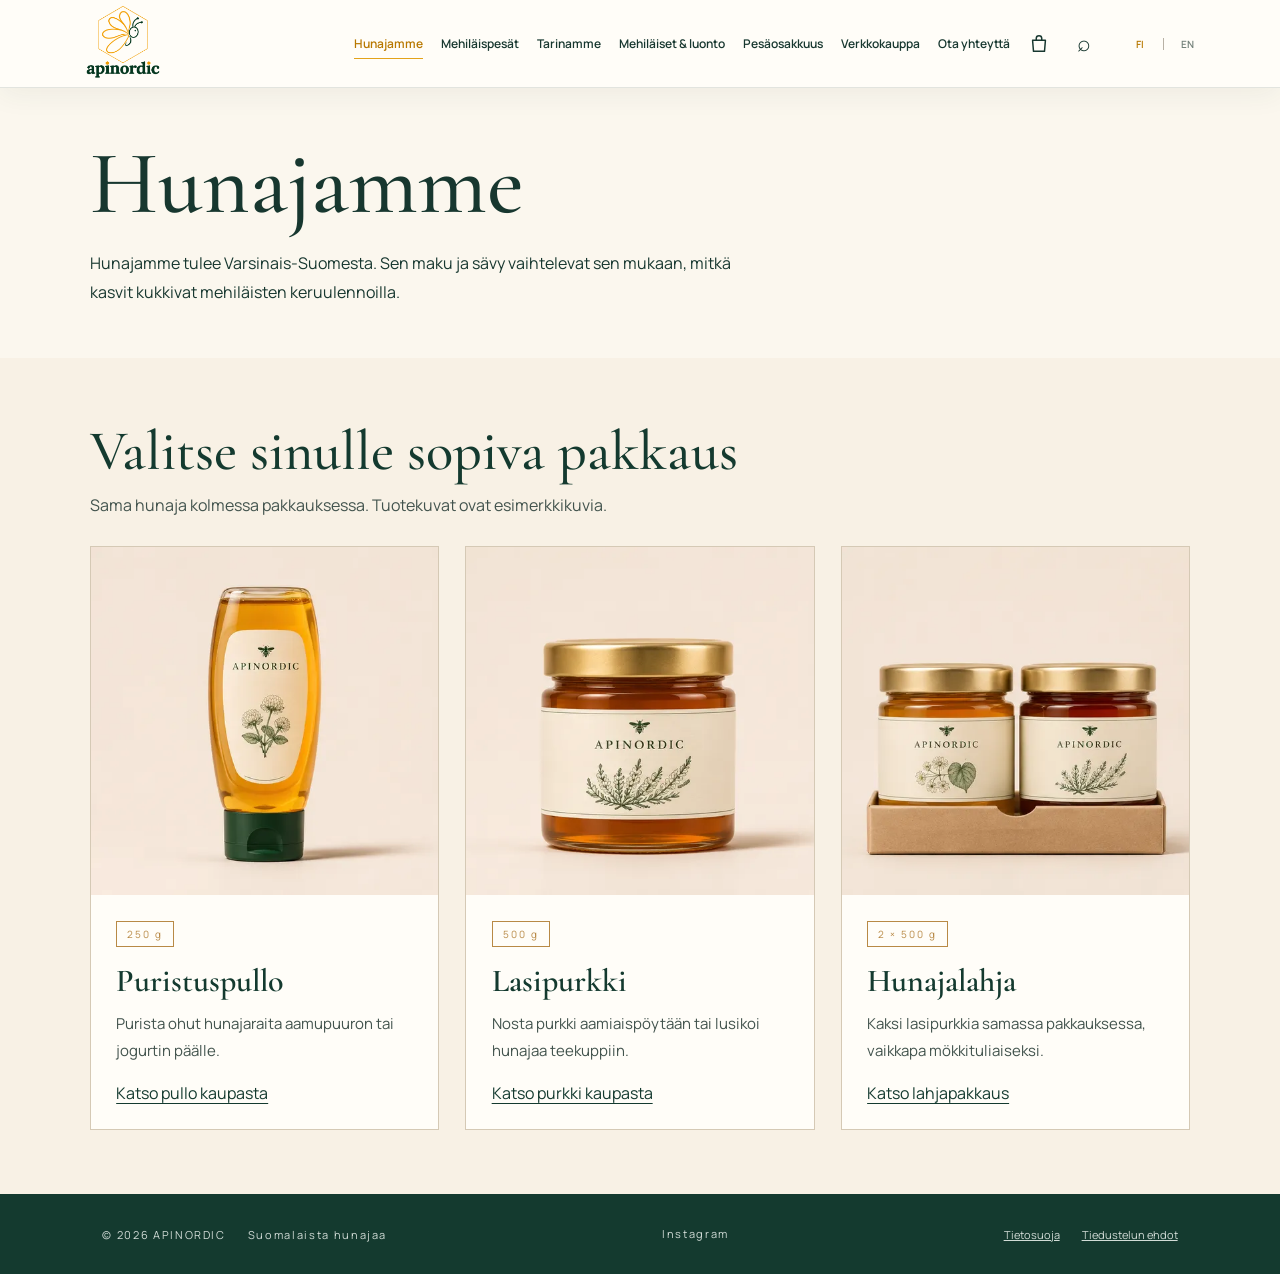
==== commit c0fcf189: "Localize Finnish interface and add bilingual contact enquiry form" ====
--- a/hunajamme.html
+++ b/hunajamme.html
@@ -9,7 +9,7 @@
 <link rel="preconnect" href="https://fonts.googleapis.com">
 <link rel="preconnect" href="https://fonts.gstatic.com" crossorigin>
 <link href="https://fonts.googleapis.com/css2?family=Cormorant+Garamond:wght@500;600&family=Manrope:wght@400;500;600&display=swap" rel="stylesheet">
-<link rel="stylesheet" href="styles.css?v=site-20261125">
+<link rel="stylesheet" href="styles.css?v=contact-20261125">
 <link rel="canonical" href="https://hasanbasri0.github.io/apinordic-website/hunajamme.html">
 <meta property="og:title" content="Hunajamme | APINORDIC">
 <meta property="og:description" content="APINORDIC-hunaja Varsinais-Suomesta: 250 g:n puristuspullo, 500 g:n lasipurkki ja kahden purkin lahjapakkaus.">
@@ -17,10 +17,10 @@
 <meta property="og:url" content="https://hasanbasri0.github.io/apinordic-website/hunajamme.html">
 <meta property="og:image" content="https://hasanbasri0.github.io/apinordic-website/assets/apinordic_logo.png">
 </head>
-<body><a class="skip-link" href="#main-content">Siirry sisältöön / Skip to content</a>
+<body><a class="skip-link" href="#main-content" data-fi="Siirry sisältöön" data-en="Skip to content">Siirry sisältöön</a>
 <header class="nav">
 <a class="brand" href="index.html" aria-label="APINORDIC"><img src="assets/apinordic_logo.png" alt="APINORDIC" width="1363" height="1154"></a>
-<a class="cart-link cart-mobile" href="ostoskori.html" aria-label="Ostoskori / Basket" title="Ostoskori / Basket"><svg viewBox="0 0 24 24" aria-hidden="true" stroke-linecap="round" stroke-linejoin="round"><path d="M5 8h14l-1 12H6L5 8z"/><path d="M9 8V6a3 3 0 0 1 6 0v2"/></svg><span class="cart-count" hidden>0</span></a>
+<a class="cart-link cart-mobile" href="ostoskori.html" aria-label="Ostoskori" title="Ostoskori"><svg viewBox="0 0 24 24" aria-hidden="true" stroke-linecap="round" stroke-linejoin="round"><path d="M5 8h14l-1 12H6L5 8z"/><path d="M9 8V6a3 3 0 0 1 6 0v2"/></svg><span class="cart-count" hidden>0</span></a>
 <button class="menu" aria-label="Avaa valikko" aria-expanded="false">☰</button>
 <nav>
 <a href="hunajamme.html" data-fi="Hunajamme" data-en="Our Honey">Hunajamme</a>
@@ -30,7 +30,7 @@
 <a href="pesaosakkuus.html" data-fi="Pesäosakkuus" data-en="Hive Partnership">Pesäosakkuus</a>
 <a href="verkkokauppa.html" data-fi="Verkkokauppa" data-en="Shop">Verkkokauppa</a>
 <a href="yhteystiedot.html" data-fi="Ota yhteyttä" data-en="Contact">Ota yhteyttä</a>
-<a class="cart-link cart-desktop" href="ostoskori.html" aria-label="Ostoskori / Basket" title="Ostoskori / Basket"><svg viewBox="0 0 24 24" aria-hidden="true" stroke-linecap="round" stroke-linejoin="round"><path d="M5 8h14l-1 12H6L5 8z"/><path d="M9 8V6a3 3 0 0 1 6 0v2"/></svg><span class="cart-count" hidden>0</span></a>
+<a class="cart-link cart-desktop" href="ostoskori.html" aria-label="Ostoskori" title="Ostoskori"><svg viewBox="0 0 24 24" aria-hidden="true" stroke-linecap="round" stroke-linejoin="round"><path d="M5 8h14l-1 12H6L5 8z"/><path d="M9 8V6a3 3 0 0 1 6 0v2"/></svg><span class="cart-count" hidden>0</span></a>
 <button class="search-toggle" aria-label="Haku" title="Haku">⌕</button>
 <span class="lang"><button class="active" data-lang="fi">FI</button><i></i><button data-lang="en">EN</button></span>
 </nav>
@@ -73,9 +73,9 @@
 </section>
 </main>
 <footer>
-<div><span>© 2026 APINORDIC</span><span>Finnish Honey</span></div>
+<div><span>© 2026 APINORDIC</span><span  data-fi="Suomalaista hunajaa" data-en="Finnish Honey">Suomalaista hunajaa</span></div>
 <div class="social-links"><a href="https://www.instagram.com/apinordic/" target="_blank" rel="noopener noreferrer" aria-label="APINORDIC Instagram">Instagram</a></div>
 <div class="footer-links"><a href="tietosuoja.html" data-fi="Tietosuoja" data-en="Privacy">Tietosuoja</a><a href="tilauspyynnon-ehdot.html" data-fi="Tiedustelun ehdot" data-en="Enquiry terms">Tiedustelun ehdot</a></div></footer>
-<script src="script.js"></script>
+<script src="script.js?v=contact-20261125"></script>
 </body>
 </html>
--- a/styles.css
+++ b/styles.css
@@ -47,7 +47,7 @@
 .hero h1 em{color:#a97835;font-weight:500}
 .lead{max-width:570px;font-size:15px;line-height:1.8;margin:32px 0;color:#405c53}
 .hero-mark{display:flex;flex-direction:column;align-items:center;text-align:center}
-.honey-orb{width:min(29vw,340px);aspect-ratio:1;border-radius:50%;display:grid;place-items:center;background:rgba(255,253,248,.6);border:1px solid rgba(184,137,69,.42);box-shadow:0 30px 80px rgba(84,64,31,.13),inset 0 0 0 12px rgba(255,255,255,.28)}
+.honey-orb{width:min(29vw,340px);aspect-ratio:1;display:grid;place-items:center;background:transparent;border:0;box-shadow:none}
 .hero-mark img{width:82%;height:82%;object-fit:contain;border-radius:0}
 .hero-mark p{font-size:9px;letter-spacing:.28em;color:#98713b;margin-top:22px}
 
@@ -385,3 +385,5 @@
 .nav nav{gap:18px}.nav button{min-height:44px;min-width:32px}.qty button,.qty input{min-height:44px}
 @media(min-width:901px) and (max-width:1180px){.nav{padding-inline:2vw}.nav nav{gap:10px}.nav nav>a{font-size:11px}.brand img{width:76px}}
 @media(max-width:900px){.nav nav{max-height:calc(100dvh - 72px);overflow-y:auto;gap:12px}.nav nav>a{padding:8px 0}.preview-notice{margin:16px 14px}.hero h1{font-size:clamp(38px,10vw,52px)}}
+
+.contact-form-section{max-width:760px;margin:0 auto;padding:40px 6vw 80px}.contact-form-section h2{font:500 42px "Cormorant Garamond",serif}.contact-form-section form{display:grid;gap:20px}.contact-form-section label{display:grid;gap:8px}.contact-form-section input,.contact-form-section select,.contact-form-section textarea{box-sizing:border-box;width:100%;min-width:0;padding:12px;border:1px solid #8a9b8d;border-radius:6px;background:#fffdf8;color:var(--ink);font:inherit}.contact-form-section .button{width:fit-content}.contact-form-section #contact-output{margin-top:28px}.contact-form-section :focus-visible{outline:3px solid #b87800;outline-offset:3px}
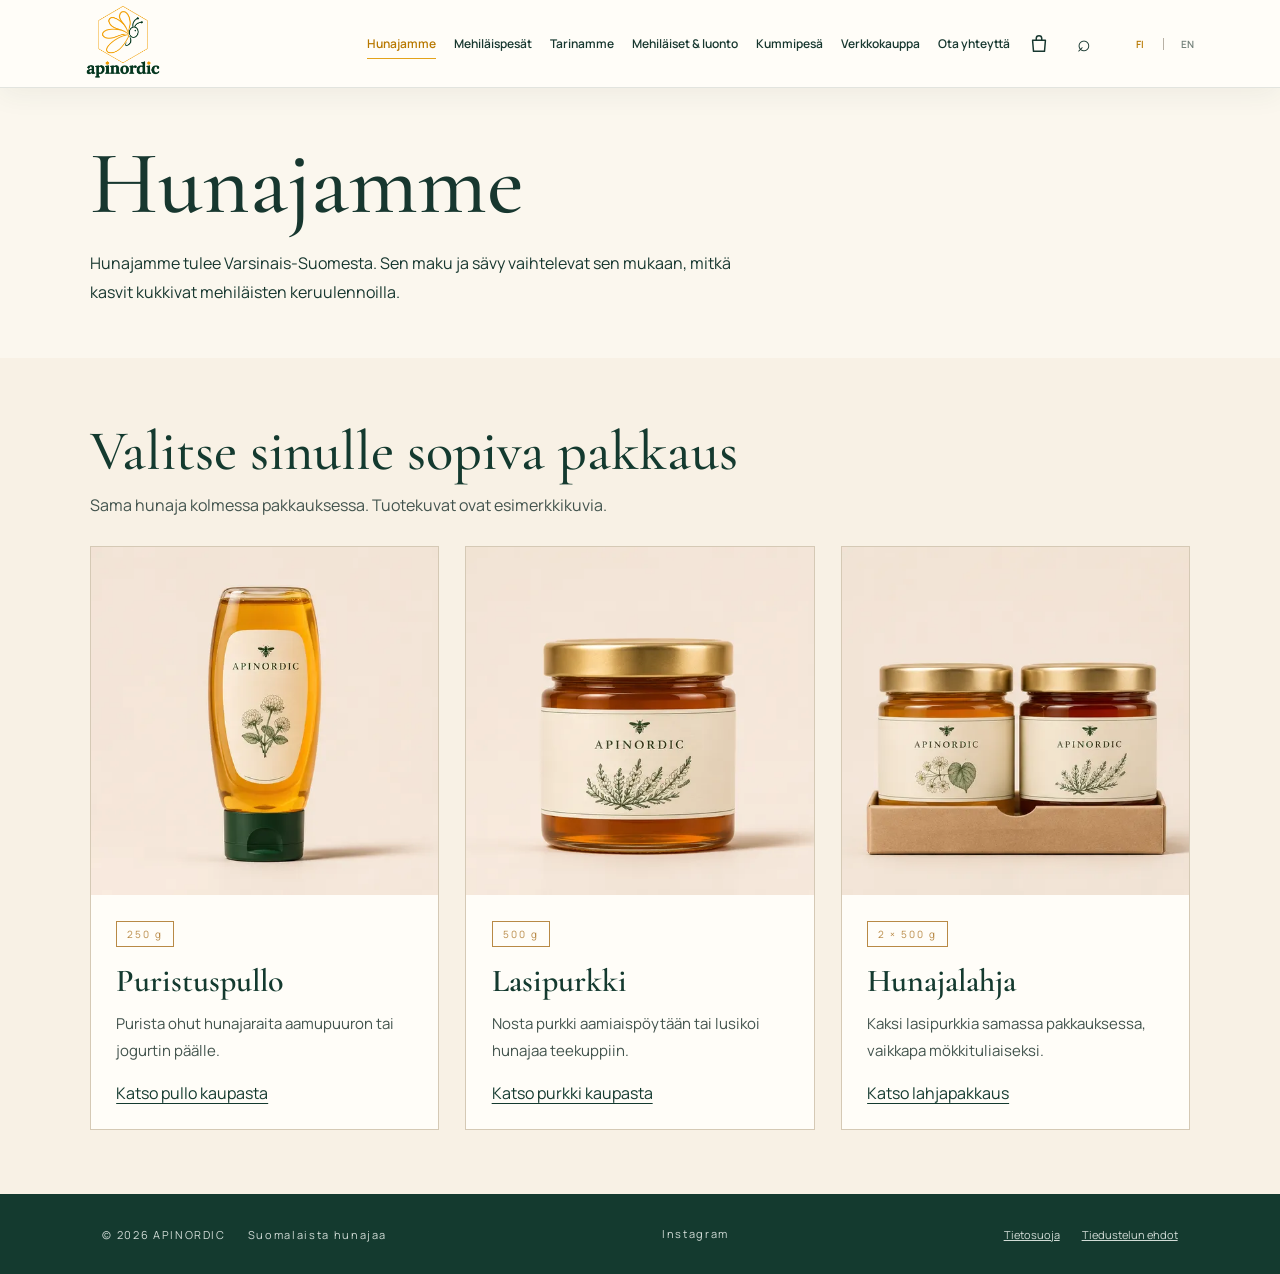
==== commit 520a9426: "Launch bilingual Kummipesä 2027 information and package enquiry page" ====
--- a/hunajamme.html
+++ b/hunajamme.html
@@ -27,7 +27,7 @@
 <a href="mehilaispesat.html" data-fi="Mehiläispesät" data-en="Bee Colonies">Mehiläispesät</a>
 <a href="tarinamme.html" data-fi="Tarinamme" data-en="Our Story">Tarinamme</a>
 <a href="mehilaiset-luonto.html" data-fi="Mehiläiset &amp; luonto" data-en="Nature">Mehiläiset &amp; luonto</a>
-<a href="pesaosakkuus.html" data-fi="Pesäosakkuus" data-en="Hive Partnership">Pesäosakkuus</a>
+<a href="pesaosakkuus.html" data-fi="Kummipesä" data-en="Hive Sponsorship">Kummipesä</a>
 <a href="verkkokauppa.html" data-fi="Verkkokauppa" data-en="Shop">Verkkokauppa</a>
 <a href="yhteystiedot.html" data-fi="Ota yhteyttä" data-en="Contact">Ota yhteyttä</a>
 <a class="cart-link cart-desktop" href="ostoskori.html" aria-label="Ostoskori" title="Ostoskori"><svg viewBox="0 0 24 24" aria-hidden="true" stroke-linecap="round" stroke-linejoin="round"><path d="M5 8h14l-1 12H6L5 8z"/><path d="M9 8V6a3 3 0 0 1 6 0v2"/></svg><span class="cart-count" hidden>0</span></a>
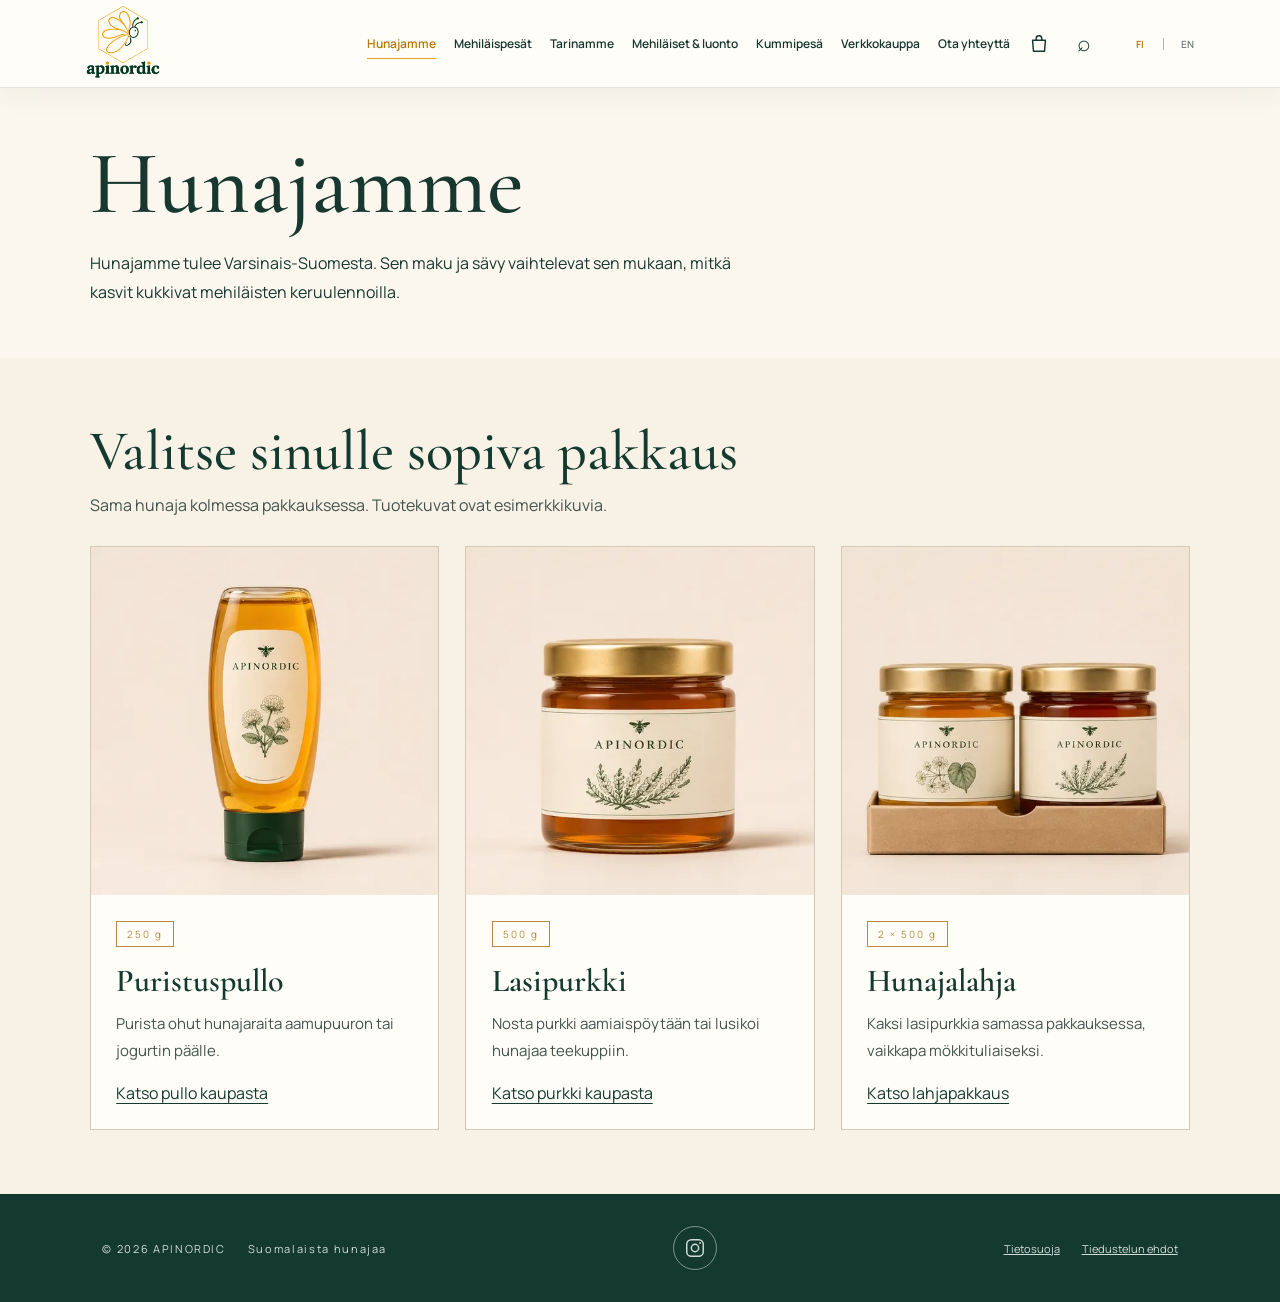
==== commit 03d1dfc5: "Refine home contact invitation and use Instagram icons across footers" ====
--- a/hunajamme.html
+++ b/hunajamme.html
@@ -9,7 +9,7 @@
 <link rel="preconnect" href="https://fonts.googleapis.com">
 <link rel="preconnect" href="https://fonts.gstatic.com" crossorigin>
 <link href="https://fonts.googleapis.com/css2?family=Cormorant+Garamond:wght@500;600&family=Manrope:wght@400;500;600&display=swap" rel="stylesheet">
-<link rel="stylesheet" href="styles.css?v=contact-20261125">
+<link rel="stylesheet" href="styles.css?v=contact-refine-20261128">
 <link rel="canonical" href="https://hasanbasri0.github.io/apinordic-website/hunajamme.html">
 <meta property="og:title" content="Hunajamme | APINORDIC">
 <meta property="og:description" content="APINORDIC-hunaja Varsinais-Suomesta: 250 g:n puristuspullo, 500 g:n lasipurkki ja kahden purkin lahjapakkaus.">
@@ -74,8 +74,8 @@
 </main>
 <footer>
 <div><span>© 2026 APINORDIC</span><span  data-fi="Suomalaista hunajaa" data-en="Finnish Honey">Suomalaista hunajaa</span></div>
-<div class="social-links"><a href="https://www.instagram.com/apinordic/" target="_blank" rel="noopener noreferrer" aria-label="APINORDIC Instagram">Instagram</a></div>
+<div class="social-links"><a href="https://www.instagram.com/apinordic/" target="_blank" rel="noopener noreferrer" aria-label="APINORDIC Instagram" class="instagram-icon" title="Instagram"><svg viewBox="0 0 24 24" width="22" height="22" fill="none" stroke="currentColor" stroke-width="1.6" aria-hidden="true" focusable="false"><rect x="3" y="3" width="18" height="18" rx="5"/><circle cx="12" cy="12" r="4"/><circle cx="17.5" cy="6.5" r="1" fill="currentColor" stroke="none"/></svg></a></div>
 <div class="footer-links"><a href="tietosuoja.html" data-fi="Tietosuoja" data-en="Privacy">Tietosuoja</a><a href="tilauspyynnon-ehdot.html" data-fi="Tiedustelun ehdot" data-en="Enquiry terms">Tiedustelun ehdot</a></div></footer>
-<script src="script.js?v=contact-20261125"></script>
+<script src="script.js?v=stock-sync-20261127"></script>
 </body>
 </html>
--- a/styles.css
+++ b/styles.css
@@ -387,3 +387,18 @@
 @media(max-width:900px){.nav nav{max-height:calc(100dvh - 72px);overflow-y:auto;gap:12px}.nav nav>a{padding:8px 0}.preview-notice{margin:16px 14px}.hero h1{font-size:clamp(38px,10vw,52px)}}
 
 .contact-form-section{max-width:760px;margin:0 auto;padding:40px 6vw 80px}.contact-form-section h2{font:500 42px "Cormorant Garamond",serif}.contact-form-section form{display:grid;gap:20px}.contact-form-section label{display:grid;gap:8px}.contact-form-section input,.contact-form-section select,.contact-form-section textarea{box-sizing:border-box;width:100%;min-width:0;padding:12px;border:1px solid #8a9b8d;border-radius:6px;background:#fffdf8;color:var(--ink);font:inherit}.contact-form-section .button{width:fit-content}.contact-form-section #contact-output{margin-top:28px}.contact-form-section :focus-visible{outline:3px solid #b87800;outline-offset:3px}
+
+/* Contact invitation and shared social icon */
+#yhteys{align-items:center;gap:40px 64px}
+#yhteys .contact-welcome{margin:24px 0 0;font-size:16px;line-height:1.7;color:var(--ink)}
+#yhteys .contact-details{display:flex;flex-direction:column;align-items:flex-start;gap:22px}
+#yhteys .contact-location{margin:0;font-size:14px;line-height:1.9;letter-spacing:.03em}
+#yhteys .contact-location span{letter-spacing:normal}
+#yhteys .contact-email{font-size:clamp(18px,2.2vw,24px);text-decoration:none;border-bottom:1px solid currentColor;padding-bottom:4px;overflow-wrap:anywhere}
+#yhteys .contact-message{display:inline-flex;align-items:center;justify-content:center;gap:10px;min-height:46px;padding:10px 21px;border:1px solid #99aa9f;border-radius:999px;font-size:14px;font-weight:500;line-height:1.5;text-decoration:none;background:transparent;color:var(--ink);transition:background .2s,border-color .2s}
+#yhteys .contact-message:hover{background:#e9eee5;border-color:var(--ink)}
+#yhteys a:focus-visible,footer .instagram-icon:focus-visible{outline:3px solid #c6963b;outline-offset:5px}
+footer .social-links .instagram-icon{display:inline-flex;align-items:center;justify-content:center;width:44px;height:44px;border:1px solid #7d9587;border-radius:50%;color:#d2dcd7;transition:background .2s,color .2s}
+footer .social-links .instagram-icon:hover{background:#ffffff12;color:#e6c88f;border-color:#e6c88f}
+footer .instagram-icon svg{display:block;flex-shrink:0}
+@media(max-width:600px){#yhteys{gap:30px}#yhteys .contact-details{gap:20px}}
